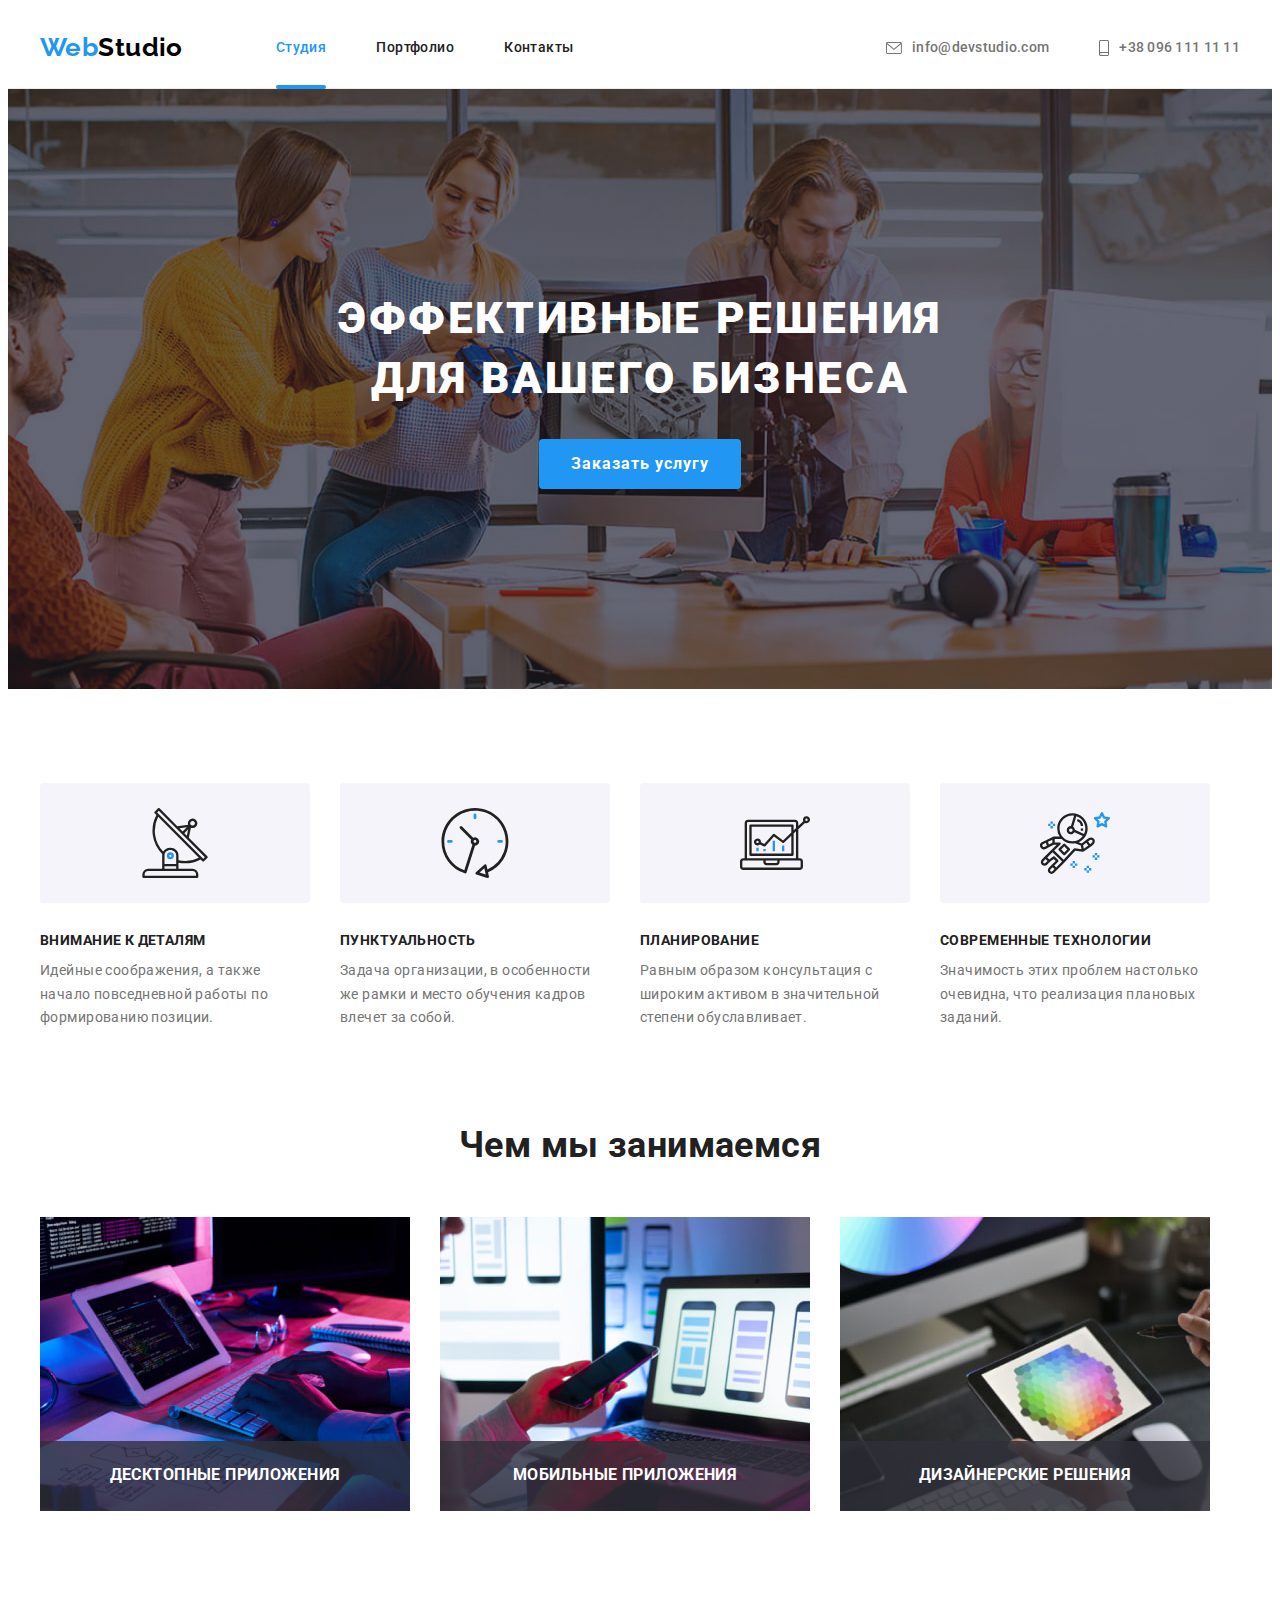
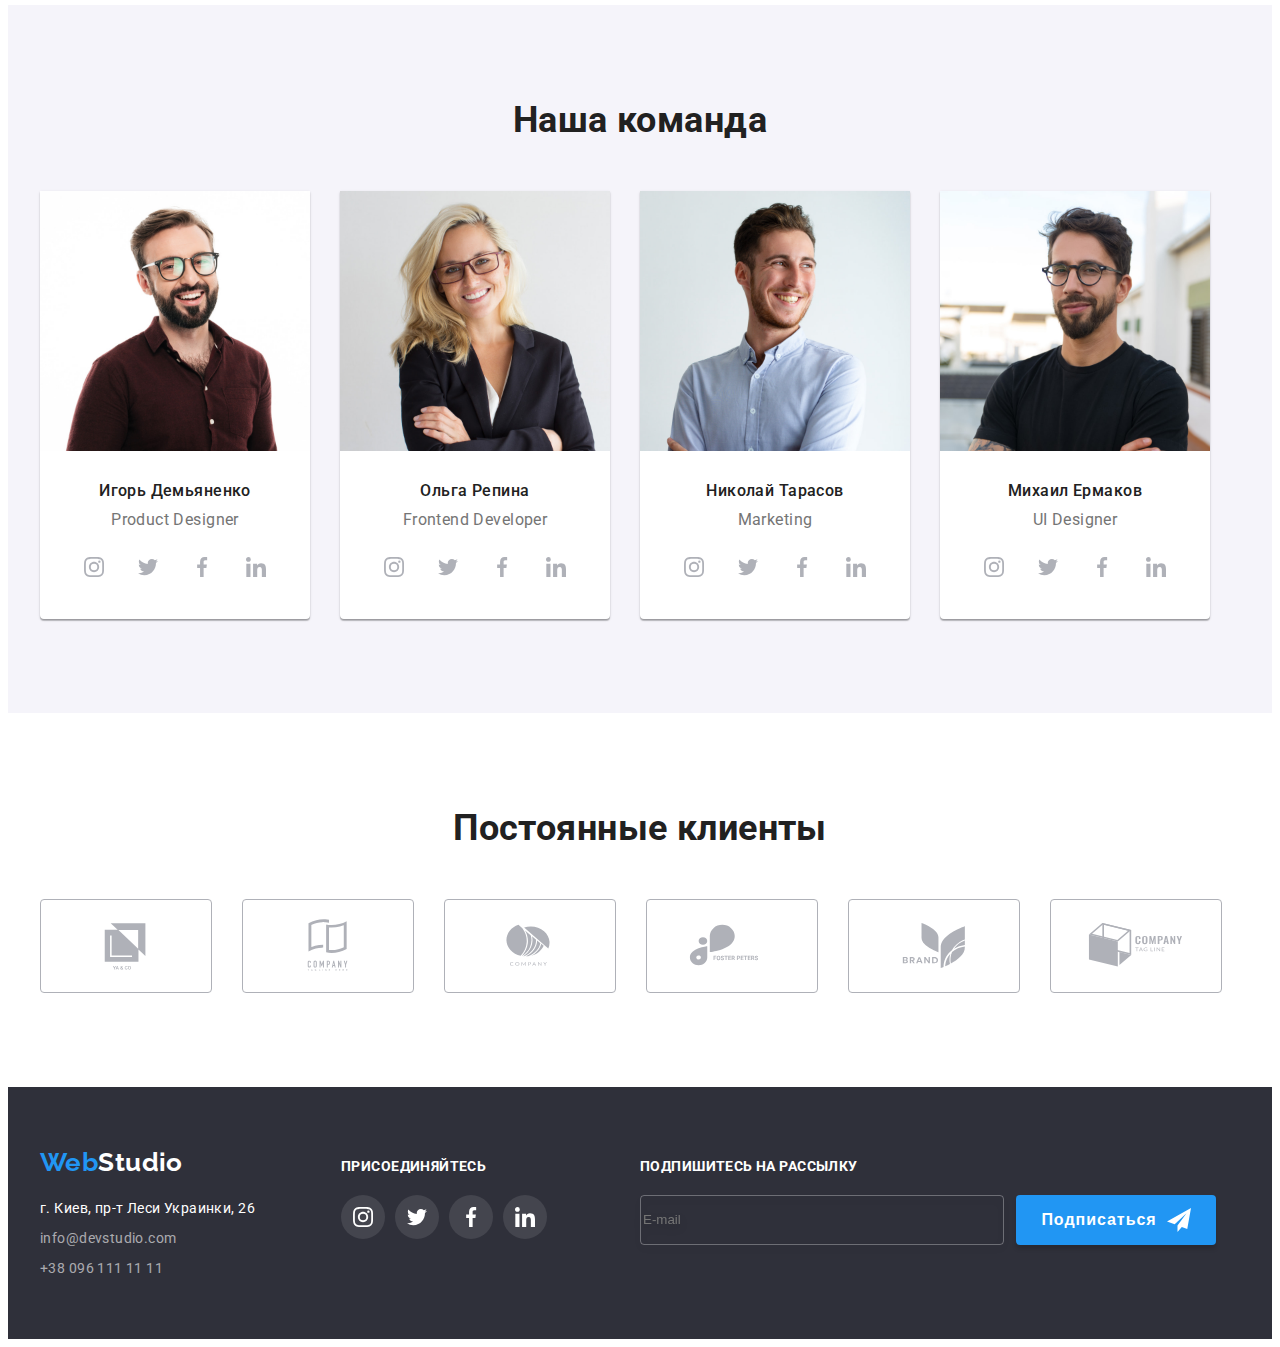
==== index.html @ 3e34898c "Скопіював дз 5" ====
<!DOCTYPE html>
<html lang="ru">
  <head>
    <meta charset="UTF-8" />
    <meta http-equiv="X-UA-Compatible" content="IE=edge" />
    <meta name="viewport" content="width=device-width, initial-scale=1.0" />
    <title>Document</title>
    <!-- Фал зовнішньої таблиці стилів -->
    <link rel="preconnect" href="https://fonts.googleapis.com" />
    <link rel="preconnect" href="https://fonts.gstatic.com" crossorigin />
    <link
      href="https://fonts.googleapis.com/css2?family=Raleway:wght@700&family=Roboto:wght@400;500;700;900&display=swap"
      rel="stylesheet"
    />
    <link
      rel="stylesheet"
      href="https://cdnjs.cloudflare.com/ajax/libs/modern-normalize/1.1.0/modern-normalize.min.css"
      integrity="sha512-wpPYUAdjBVSE4KJnH1VR1HeZfpl1ub8YT/NKx4PuQ5NmX2tKuGu6U/JRp5y+Y8XG2tV+wKQpNHVUX03MfMFn9Q=="
      crossorigin="anonymous"
      referrerpolicy="no-referrer"
    />
    <link rel="stylesheet" href="./css/styles.css" />
  </head>
  <body>
    <header class="header">
      <div class="container header-container">
        <nav class="site-nav">
          <a href="/" class="logo"><span class="text-logo">Web</span>Studio</a>
          <ul class="site-nav list">
            <li class="nav-item">
                <a href="./index.html" class="link current">Студия</a>
            </li>
            <li class="nav-item">
                <a href="./portfolio.html" class="link">Портфолио</a>
            </li>
            <li class="nav-item">
                <a href="" class="link">Контакты</a>
            </li>
          </ul>
        </nav>

        <ul class="contact">
          <li class="contact-item">
              <a href="mailto:info@devstudio.com" class="link">
                <svg class="header-icon" width="16" height="12">
                  <use href="./imeges/icon/sprite.svg#icon-envelope"></use>
                </svg>
                info@devstudio.com
              </a>
            </li>
          <li class="contact-item">
              <a href="tel:+380961111111" class="link">
                <svg class="header-icon" width="10" height="16">
                  <use href="./imeges/icon/sprite.svg#icon-smartphone"></use>
                </svg>
                +38 096 111 11 11
              </a>
            </li>
        </ul>
      </div>
    </header>
    <main>
      <!--Герой-->
      <section class="hero">
        <div class="container hero-container">
          <h1 class="hero-title">Эффективные решения <br />для вашего бизнеса</h1>
          <button type="button" class="btn-hero" data-modal-open>Заказать услугу</button>
          <div class="backdrop is-hidden" data-modal>
            <div class="modal-wrapper">
              <button class="modal-btn" data-modal-close>
                <svg width="18" height="18">
                  <use href="./imeges/icon/sprite.svg#icon-close"></use>
                </svg>
              </button>
              <form class="modal-form"></form>
            </div>
          </div>
        </div>
      </section>
      <!--Наши преимущества-->
      <section class="section">
        <div class="container">
          <h2 class="visually-hidden">Наши преимущества</h2>
          <ul class="section-list">
            <li class="benefits-item">
              <div class="benefits-box">
                <svg width="70" height="70">
                  <use href="./imeges/icon/sprite.svg#icon-antenna"></use>
                </svg>
              </div>
              <h3 class="title benefits">Внимание к деталям</h3>
              <p class="text-benefits">
                Идейные соображения, а также начало повседневной работы по формированию позиции.
              </p>
            </li>
            <li class="benefits-item">
              <div class="benefits-box">
                <svg width="70" height="70">
                  <use href="./imeges/icon/sprite.svg#icon-clock"></use>
                </svg>
              </div>
              <h3 class="title benefits">Пунктуальность</h3>
              <p class="text-benefits">
                Задача организации, в особенности же рамки и место обучения кадров влечет за собой.
              </p>
            </li>
            <li class="benefits-item">
              <div class="benefits-box">
                <svg width="70" height="70">
                  <use href="./imeges/icon/sprite.svg#icon-diagram"></use>
                </svg>
              </div>
              <h3 class="title benefits">Планирование</h3>
              <p class="text-benefits">
                Равным образом консультация с широким активом в значительной степени обуславливает.
              </p>
            </li>
            <li class="benefits-item">
              <div class="benefits-box">
                <svg width="70" height="70">
                  <use href="./imeges/icon/sprite.svg#icon-astronaut"></use>
                </svg>
              </div>
              <h3 class="title benefits">Современные технологии</h3>
              <p class="text-benefits">Значимость этих проблем настолько очевидна, что реализация плановых заданий.</p>
            </li>
          </ul>
        </div>
      </section>
      <!--Чем мы занимаемся-->
      <section class="section work">
        <div class="container work-container">
          <h2 class="section-title">Чем мы занимаемся</h2>
          <ul class="section-list">
            <li class="work-item">
              <img
                src="./imeges/чем-мы-занимаемся/box-1.jpg"
                alt="разработка сайтов"
                width="370"
                height="294"
              />
              <div class="work-title">
                <h3 class="work-text">Десктопные приложения</h3>
              </div>
            </li>
            <li class="work-item">
              <img
                src="./imeges/чем-мы-занимаемся/box-2.jpg"
                alt="разработка сайтов под телефон"
                width="370"
                height="294"
              />
              <div class="work-title">
                <h3 class="work-text">Мобильные приложения</h3>
              </div>
            </li>
            <li class="work-item">
              <img
                src="./imeges/чем-мы-занимаемся/box-3.jpg"
                alt="дизайн"
                width="370"
                height="294"
              />
              <div class="work-title">
                <h3 class="work-text">Дизайнерские решения</h3>
              </div>
            </li>
          </ul>
        </div>
      </section>
      <!--Наша команда-->
      <section class="section team">
        <div class="container">
          <h2 class="section-title">Наша команда</h2>
          <ul class="section-list">
            <li class="team-item">
              <img class="photo" src="./imeges/Наша-команда/ком1.jpg" alt="" width="270" height="260" />
              <div class="team-box">
                <h3 class="name">Игорь Демьяненко</h3>
                <p lang="en" class="position">Product Designer</p>
                <ul class="section-list social">
                  <li class="social-item">
                    <a class="social-link" href="" aria-label="иконка Instagram">
                      <svg class="social-icon" width="20" height="20">
                        <use href="./imeges/icon/sprite.svg#icon-instagram"></use>
                      </svg>
                    </a>
                  </li>
                  <li class="social-item">
                    <a class="social-link" href="" aria-label="иконка Twitter">
                      <svg class="social-icon" width="20" height="20">
                        <use href="./imeges/icon/sprite.svg#icon-twitter"></use>
                      </svg>
                    </a>
                  </li>
                  <li class="social-item">
                    <a class="social-link" href="" aria-label="иконка Facebook">
                      <svg class="social-icon" width="20" height="20">
                        <use href="./imeges/icon/sprite.svg#icon-facebook"></use>
                      </svg>
                    </a>
                  </li>
                  <li class="social-item">
                    <a class="social-link" href="" aria-label="иконка Linkedin">
                      <svg class="social-icon" class="social-icon" width="20" height="20">
                        <use href="./imeges/icon/sprite.svg#icon-linkedin"></use>
                      </svg>
                    </a>
                  </li>
                </ul>
              </div>
            </li>
            <li class="team-item">
              <img class="photo" src="./imeges/Наша-команда/ком2.jpg" alt="" width="270" height="260" />
              <div class="team-box">
                <h3 class="name">Ольга Репина</h3>
                <p lang="en" class="position">Frontend Developer</p>
                <ul class="section-list social">
                  <li class="social-item">
                    <a class="social-link" href="" aria-label="иконка Instagram">
                      <svg class="social-icon" width="20" height="20">
                        <use href="./imeges/icon/sprite.svg#icon-instagram"></use>
                      </svg>
                    </a>
                  </li>
                  <li class="social-item">
                    <a class="social-link" href="" aria-label="иконка Twitter">
                      <svg class="social-icon" width="20" height="20">
                        <use href="./imeges/icon/sprite.svg#icon-twitter"></use>
                      </svg>
                    </a>
                  </li>
                  <li class="social-item">
                    <a class="social-link" href="" aria-label="иконка Facebook">
                      <svg class="social-icon" width="20" height="20">
                        <use href="./imeges/icon/sprite.svg#icon-facebook"></use>
                      </svg>
                    </a>
                  </li>
                  <li class="social-item">
                    <a class="social-link" href="" aria-label="иконка Linkedin">
                      <svg class="social-icon" class="social-icon" width="20" height="20">
                        <use href="./imeges/icon/sprite.svg#icon-linkedin"></use>
                      </svg>
                    </a>
                  </li>
                </ul>
              </div>
            </li>
            <li class="team-item">
              <img class="photo" src="./imeges/Наша-команда/ком3.jpg" alt="" width="270" height="260" />
              <div class="team-box">
                <h3 class="name">Николай Тарасов</h3>
                <p lang="en" class="position">Marketing</p>
                <ul class="section-list social">
                  <li class="social-item">
                    <a class="social-link" href="" aria-label="иконка Instagram">
                      <svg class="social-icon" width="20" height="20">
                        <use href="./imeges/icon/sprite.svg#icon-instagram"></use>
                      </svg>
                    </a>
                  </li>
                  <li class="social-item">
                    <a class="social-link" href="" aria-label="иконка Twitter">
                      <svg class="social-icon" width="20" height="20">
                        <use href="./imeges/icon/sprite.svg#icon-twitter"></use>
                      </svg>
                    </a>
                  </li>
                  <li class="social-item">
                    <a class="social-link" href="" aria-label="иконка Facebook">
                      <svg class="social-icon" width="20" height="20">
                        <use href="./imeges/icon/sprite.svg#icon-facebook"></use>
                      </svg>
                    </a>
                  </li>
                  <li class="social-item">
                    <a class="social-link" href="" aria-label="иконка Linkedin">
                      <svg class="social-icon" class="social-icon" width="20" height="20">
                        <use href="./imeges/icon/sprite.svg#icon-linkedin"></use>
                      </svg>
                    </a>
                  </li>
                </ul>
              </div>
            </li>
            <li class="team-item">
              <img class="photo" src="./imeges/Наша-команда/ком4.jpg" alt="" width="270" height="260" />
              <div class="team-box">
                <h3 class="name">Михаил Ермаков</h3>
                <p lang="en" class="position">UI Designer</p>
                <ul class="section-list social">
                  <li class="social-item">
                    <a class="social-link" href="" aria-label="иконка Instagram">
                      <svg class="social-icon" width="20" height="20">
                        <use href="./imeges/icon/sprite.svg#icon-instagram"></use>
                      </svg>
                    </a>
                  </li>
                  <li class="social-item">
                    <a class="social-link" href="" aria-label="иконка Twitter">
                      <svg class="social-icon" width="20" height="20">
                        <use href="./imeges/icon/sprite.svg#icon-twitter"></use>
                      </svg>
                    </a>
                  </li>
                  <li class="social-item">
                    <a class="social-link" href="" aria-label="иконка Facebook">
                      <svg class="social-icon" width="20" height="20">
                        <use href="./imeges/icon/sprite.svg#icon-facebook"></use>
                      </svg>
                    </a>
                  </li>
                  <li class="social-item">
                    <a class="social-link" href="" aria-label="иконка Linkedin">
                      <svg class="social-icon" class="social-icon" width="20" height="20">
                        <use href="./imeges/icon/sprite.svg#icon-linkedin"></use>
                      </svg>
                    </a>
                  </li>
                </ul>
              </div>
            </li>
          </ul>
        </div>
      </section>
      <!-- Постоянные клиенты -->
      <section class="section">
        <div class="container">
          <h2 class="section-title">Постоянные клиенты</h2>
          <ul class="section-list">
            <li class="client-item">
              <a class="client-link" href="" aria-label="логотип клиента">
                <svg width="106" height="60">
                  <use href="./imeges/icon/sprite.svg#icon-Logo1"></use>
                </svg>
              </a>
            </li>
            <li class="client-item">
              <a class="client-link" href="" aria-label="логотип клиента">
                <svg width="106" height="60">
                  <use href="./imeges/icon/sprite.svg#icon-Logo2"></use>
                </svg>
              </a>
            </li>
            <li class="client-item">
              <a class="client-link" href="" aria-label="логотип клиента">
                <svg width="106" height="60">
                  <use href="./imeges/icon/sprite.svg#icon-Logo3"></use>
                </svg>
              </a>
            </li>
            <li class="client-item">
              <a class="client-link" href="" aria-label="логотип клиента">
                <svg width="106" height="60">
                  <use href="./imeges/icon/sprite.svg#icon-Logo4"></use>
                </svg>
              </a>
            </li>
            <li class="client-item">
              <a class="client-link" href="" aria-label="логотип клиента">
                <svg width="106" height="60">
                  <use href="./imeges/icon/sprite.svg#icon-Logo5"></use>
                </svg>
              </a>
            </li>
            <li class="client-item">
              <a class="client-link" href="" aria-label="логотип клиента">
                <svg width="106" height="60">
                  <use href="./imeges/icon/sprite.svg#icon-Logo6"></use>
                </svg>
              </a>
            </li>
          </ul>

        </div>
      </section>
    </main>

    <footer class="footer">
      <div class="container footer-box">
        <div class="footer-container">
          <a href="/" class="logo"><span class="text-logo">Web</span>Studio</a>
          <address class="footer-nav">
            <p class="footer-address">г. Киев, пр-т Леси Украинки, 26</p>
            <ul class="footer-list">
              <li class="footer-list-item"><a href="mailto:info@devstudio.com" class="footer-link">info@devstudio.com</a></li>
              <li class="footer-list-item"><a href="tel:+380961111111" class="footer-link">+38 096 111 11 11</a></li>
            </ul>
          </address>
        </div>
        <div class="follow">
          <h3 class="title title-follow">Присоединяйтесь</h3>
          <ul class="section-list">
            <li class="follow-item">
              <a class="follow-link" href="" aria-label="иконка Instagram">
                <svg class="social-icon" width="20" height="20">
                  <use href="./imeges/icon/sprite.svg#icon-instagram"></use>
                </svg>
              </a>
            </li>
            <li class="follow-item">
              <a class="follow-link" href="" aria-label="иконка Twitter">
                <svg class="social-icon" width="20" height="20">
                  <use href="./imeges/icon/sprite.svg#icon-twitter"></use>
                </svg>
              </a>
            </li>
            <li class="follow-item">
              <a class="follow-link" href="" aria-label="иконка Facebook">
                <svg class="social-icon" width="20" height="20">
                  <use href="./imeges/icon/sprite.svg#icon-facebook"></use>
                </svg>
              </a>
            </li>
            <li class="follow-item">
              <a class="follow-link" href="" aria-label="иконка Linkedin">
                <svg class="social-icon" class="social-icon" width="20" height="20">
                  <use href="./imeges/icon/sprite.svg#icon-linkedin"></use>
                </svg>
              </a>
            </li>
          </ul>
        
        </div>
        <div class="subscibe">
          <h3 class="title title-follow">Подпишитесь на рассылку</h3>
          <div class="subscribe-form">
            <input type="email" name="" placeholder="E-mail" class="form-place">
            <button type="submit" class="btn-subscribe">
              <p class="btn-subscribe-text">Подписаться</p>
              <!-- <svg class="subscribe-icon" width="24" height="24">
                <use href="./imeges/icon/sprite.svg#icon-send-footer"></use>
              </svg> -->
            </button>
          </div>
        </div>
      </div>
      
    </footer>

    <script src="./js/modal.js"></script>
  </body>
</html>
---- css/styles.css ----
/*
body {
    background-color: #fff;
    font-size: 14 px;
}
 

/* забираємо крапки зі списку */
/* 
ul {
    list-style: none;
}
*/

/* 
Основной текст страницы #757575
фоновый цвет #fff
цвет логотипа #000000
цвет акцента #2196F3
фон героя #E5E5E5
текст на темном фоне #FFFFFF
текст ссылок в футере rgba(255, 255, 255, 0.6)
*/

:root {
  --primary-text-color: #757575;
  --title-text-color: #212121;
  --accent-color: #2196f3;
  --white-text: #ffffff;
  --transition: 250ms cubic-bezier(0.4, 0, 0.2, 1);
}

body {
  color: var(--primary-text-color);
  background-color: #fff;
  font-family: Roboto, sans-serif;
  font-size: 14px;
  line-height: 1.14;
  letter-spacing: 0.03em;
}

h1,
h2,
h3,
h4,
h5,
h6,
p {
  margin: 0;
}
img {
  display: block;
}
.container {
  /* outline: 1px solid red; */

  width: 1200px;

  padding-left: 15px;
  padding-right: 15px;

  margin-right: auto;
  margin-left: auto;
}

.section {
  padding-top: 94px;
  padding-bottom: 94px;
}

/* heder */
.header {
  border-bottom: 1px solid #ececec;
}

.header-container {
  display: flex;
  align-items: center;
}

.logo {
  color: #000000;
  font-family: 'Raleway';
  font-weight: 700;
  font-size: 26px;
  line-height: 1.19;
  text-decoration: none;

  margin-right: 93px;
}
.text-logo {
  color: var(--accent-color);
}
.site-nav .logo {
  display: block;

  padding-top: 24px;
  padding-bottom: 25px;
}
.site-nav.list {
  list-style: none;

  padding: 0;
  margin: 0;
}

.site-nav .link:hover,
.site-nav .link:focus {
  color: var(--accent-color);


}
.site-nav .link {
  position: relative;
  display: block;
  color: var(--title-text-color);
  font-weight: 500;
  

  text-decoration: none;

  padding-top: 32px;
  padding-bottom: 32px;

  transition: color var(--transition);
}
.site-nav .nav-item {
  margin-right: 50px;
}
.site-nav .nav-item:last-child {
  margin-right: 0;
}
.site-nav .link.current {
  color: var(--accent-color);
}

.site-nav .link.current::after {
  position: absolute;
  bottom: -1px;
  left: 0;
  

  content: '';
  display: block;
  width: 100%;
  height: 4px;
  background-color: var(--accent-color);
  border-radius: 2px;
  
}

.site-nav {
  display: flex;
  align-items: center;
}
.contact {
  list-style: none;
  display: flex;

  padding: 0;
  margin: 0;
  margin-left: auto;
}
.contact .contact-item {
  margin-right: 50px;
}
.contact .contact-item:last-child {
  margin-right: 0;
}

.contact .link {
  display: flex;
  color: var(--primary-text-color);
  font-style: normal;
  font-weight: 500;
  line-height: 1.14;
  letter-spacing: 0.02em;

  text-decoration: none;

  padding-top: 32px;
  padding-bottom: 32px;

  align-items: center;
  justify-content: center;

  transition: color var(--transition),
  fill var(--transition);
}
.link .header-icon {
  fill: currentColor;

  margin-right: 10px;
}
.contact .link:hover,
.contact .link:focus {
  color: var(--accent-color);
  fill: var(--accent-color);

  
}



/* hero */

.hero {
  max-width: 1600px;
  margin-right: auto;
  margin-left: auto;

  background-color: #c4c4c4;

  padding-top: 200px;
  padding-bottom: 200px;

  align-items: center;

  background-image: linear-gradient(rgba(47, 48, 58, 0.4), rgba(47, 48, 58, 0.4)),
    url('../imeges/hero/background.jpg');
  background-repeat: no-repeat;
  background-position: center;
}

.hero-title {
  color: var(--white-text);
  font-family: 'Roboto';
  font-style: normal;
  font-weight: 900;
  font-size: 44px;
  line-height: 1.36;
  text-align: center;
  letter-spacing: 0.06em;
  text-transform: uppercase;

  margin-bottom: 30px;
}
.btn-hero {
  background-color: var(--accent-color);
  color: var(--white-text);
  cursor: pointer;
  font-family: 'Roboto';
  font-style: normal;
  font-weight: 700;
  font-size: 16px;
  line-height: 1.87;
  letter-spacing: 0.06em;

  min-width: 200px;
  min-height: 50px;
  border: none;
  border-radius: 4px;

  padding: 10px 32px;

  display: block;
  margin-left: auto;
  margin-right: auto;

  transition: color var(--transition),
  background-color var(--transition);
}
.btn-hero:hover,
.btn-hero:focus {
  background-color: #188ce8;
  color: var(--white-text);

}

.backdrop {
  position: fixed;
  top: 0;
  left: 0;
  width: 100%;
  height: 100%;
  background-color: rgba(0, 0, 0, 0.1);
  z-index: 100;

  opacity: 1;
  transition: opacity var(--transition), 
  visibility var(--transition);
 
}

.backdrop.is-hidden {
  opacity: 0;
  pointer-events: none;
  visibility: hidden;
  
}

.backdrop.is-hidden .modal-wrapper {
  transform: translate(-50%, -50%) scale(0.3);
  opacity: 0;
}

.modal-wrapper {
  position: absolute;
  top: 50%;
  left: 50%;

  opacity: 1;
  
  width: 528px;
  height: 581px;
  background-color: #fff;

  transform: translate(-50%, -50%) scale(1);
  transition: transform var(--transition) 200ms, 
  opacity var(--transition) 200ms;
}

.modal-btn {
  position: absolute;
  top: 8px;
  right: 8px;

  display: flex;
  align-items: center;
  justify-content: center;
  
  width: 30px;
  height: 30px;
  padding: 0;
  cursor: pointer;
  background: #FFFFFF;
  border: 1px solid rgba(0, 0, 0, 0.1);
  border-radius: 50%;
  
}

/* section */
.title {
  color: var(--title-text-color);

  font-weight: 700;
  font-size: 14px;
  line-height: 1.14;
}
.title.benefits {
  text-transform: uppercase;

  margin-bottom: 10px;
}
.section-title {
  color: var(--title-text-color);

  font-weight: 700;
  font-size: 36px;
  line-height: 1.17;
  text-align: center;

  margin-bottom: 50px;
}
.section-list {
  list-style: none;
  display: flex;

  padding: 0;
  margin: 0;
}

/* section benefits */

.visually-hidden {
  position: absolute;
  width: 1px;
  height: 1px;
  margin: -1px;
  border: 0;
  padding: 0;
  white-space: nowrap;
  clip-path: inset(100%);
  clip: rect(0 0 0 0);
  overflow: hidden;
}

.benefits-item {
  width: 270px;

  margin-right: 30px;

}

.benefits-item:last-child {
  margin-right: 0;
}

.benefits-box {
  display: flex;
  width: 270px;
  height: 120px;

  background-color: #F5F4FA;
  border-radius: 4px;

  align-items: center;
  justify-content: center;

  margin-bottom: 30px;
}

.text-benefits {
  line-height: 1.71;
  letter-spacing: 0.03em;
}

/* Work section */
.section.work {
  padding-top: 0;
}
.work-item {
  position: relative;
  margin-right: 30px;
  display: flex;

}
.work-item:last-child {
  margin-right: 0;
}
.work-text {
  color: var(--white-text);
  text-transform: uppercase;
}
.work-title {
  display: flex;
  align-items: center;
  justify-content: center;

  width: 100%;
  height: 70px;

  position: absolute;
  bottom: 0;
  z-index: 10;
  
}

.work-item::after {
  position: absolute;
  bottom: 0;
  left: 0;

  content: '';
  display: block;
  width: 100%;
  height: 70px;

  background-color: rgba(47, 48, 58, 0.8);
}

/* Team section */

.name {
  color: var(--title-text-color);

  font-weight: 500;
  font-size: 16px;
  line-height: 1.19;

  margin-bottom: 10px;
}

.team-box {
  padding-top: 30px;
  padding-bottom: 30px;
}

.position {
  font-size: 16px;
  line-height: 1.19;

  margin-bottom: 16px;
}

.section.team {
  background-color: #f5f4fa;
}
.team-item {
  background: #ffffff;
  /* material shadow v1 */

  box-shadow: 0px 1px 3px rgba(0, 0, 0, 0.12), 0px 1px 1px rgba(0, 0, 0, 0.14),
    0px 2px 1px rgba(0, 0, 0, 0.2);
  border-radius: 0px 0px 4px 4px;

  text-align: center;

  margin-right: 30px;
}
.team-item:last-child {
  margin-right: 0;
}

.social {
  justify-content: center;
}
.social-link {
  display: flex;
  width: 44px;
  height: 44px;

  border-radius: 50%;
  

  align-items: center;
  justify-content: center;

  fill: #AFB1B8;

  transition: background-color var(--transition),
  fill var(--transition);
}
.social-link:hover,
.social-link:focus {
  background-color: var(--accent-color);
  fill: #fff;

}

.social-item:not(:last-child) {
  margin-right: 10px;
}

/* client section */
.client-item:not(:last-child) {
  margin-right: 30px;
}

.client-link {
  display: flex;
  align-items: center;
  justify-content: center;

  width: 170px;
  height: 92px;

  border: 1px solid #AFB1B8;
  border-radius: 4px;

  fill: #AFB1B8;

  transition: border-color var(--transition),
  fill var(--transition);
}

.client-link:hover,
.client-link:focus {
  border-color: var(--accent-color);
  fill: var(--accent-color);

}


/* footer */
.footer {
  display: flex;
  
  background-color: #2f303a;

  padding-top: 60px;
  padding-bottom: 60px;
}

.footer-box {
  display: flex;

  align-items: baseline;
}

.footer-container {
  width: 231px;
  margin-right: 70px;
}

.footer-container .logo {
  display: block;
  color: var(--white-text);

  margin-bottom: 20px;
}
.footer-nav {
  color: var(--white-text);
  font-style: normal;
  /* костиль розібратися */
  line-height: 21px;
}

.footer-address {
  margin-bottom: 9px;
}

.footer-list {
  list-style: none;
  font-style: normal;

  padding: 0;
  margin: 0;
}

.footer-list .footer-link {
  color: rgba(255, 255, 255, 0.6);

  text-decoration: none;

  transition: color var(--transition);
}

.footer-list-item {
  margin-bottom: 9px;
}
.footer-list-item:last-child {
  margin-bottom: 0;
}


.footer-link:hover,
.footer-link:focus {
  color: var(--accent-color);

}

.follow {
  margin-right: 93px;
}

.title-follow {
 color: var(--white-text);
 text-transform: uppercase;

 margin-bottom: 20px;
}

.follow-link {
  display: flex;

  align-items: center;
  justify-content: center;

  width: 44px;
  height: 44px;

  background-color: rgba(255, 255, 255, 0.1);
  border-radius: 50%;

  fill: var(--white-text);

  transition: background-color var(--transition);
}
.follow-link:hover,
.follow-link:focus {
  background-color: var(--accent-color);

}

.follow-item:not(:last-child) {
  margin-right: 10px;
}

.btn-subscribe-text {
  font-weight: 700;
  font-style: normal;
  font-size: 16px;
  line-height: 1.88;
  letter-spacing: 0.06em;

  color: var(--white-text);
}

.subscribe-form {
  display: flex;
}

.form-place {
  width: 358px;
  
  background-color: transparent;

  border: 1px solid rgba(255, 255, 255, 0.3);
  filter: drop-shadow(0px 4px 4px rgba(0, 0, 0, 0.15));
  border-radius: 4px;
}

.btn-subscribe {
  width: 200px;
  height: 50px;

  margin-left: 12px;
  
  cursor: pointer;

  background-color: var(--accent-color);

  display: flex;
  align-items: center;
  /* text-align: center; */
  justify-content: center;

  border: none;
  border-radius: 4px;
  box-shadow: 0px 4px 4px rgba(0, 0, 0, 0.15);
  
}

.btn-subscribe::after {
  /* display: inline-block; */
  content: '';
  width: 24px;
  height: 24px;
  margin-left: 10px;
  background-size: contain;
  background-image: url('../imeges/icon/svg/send-footer.svg');
}


/* portfolio */

.button-filter {
  justify-content: center;
  margin-bottom: 50px;
  /* margin-right: auto;
  margin-left: auto; */
}

.portfolio-link {
  text-decoration: none;
  color: var(--primary-text-color);
}

/* button portfolio */
.filter-item {
  margin-right: 8px;
}
.filter-item:last-child {
  margin-right: 0;
}

.btn-portfolio {
  color: var(--title-text-color);
  background-color: #f5f4fa;
  font-family: 'Roboto';
  font-style: normal;
  font-weight: 500;
  font-size: 16px;
  line-height: 1.62;

  cursor: pointer;

  border: none;
  border-radius: 4px;

  padding: 6px 22px;

  transition: background-color var(--transition),
  color var(--transition),
  box-shadow var(--transition);
}

.btn-portfolio:hover,
.btn-portfolio:focus {
  color: var(--white-text);
  background-color: var(--accent-color);

  box-shadow: 0px 3px 1px rgba(0, 0, 0, 0.1),
   0px 1px 2px rgba(0, 0, 0, 0.08),
    0px 2px 2px rgba(0, 0, 0, 0.12);

  
}
.title.project-name {
  font-size: 18px;
  line-height: 2;

  margin-bottom: 4px;
}
.name-item {
  font-size: 16px;
  line-height: 1.87;
}
.flex-container {
  display: flex;
  flex-wrap: wrap;
}

.flex-item {
  
  width: 370px;

  margin-right: 30px;
  margin-bottom: 30px;
}

.portfolio-link {
  display: block;
  
  transition: box-shadow var(--transition);
}

.portfolio-link:hover,
.portfolio-link:focus {
  box-shadow: 0px 1px 1px rgba(0, 0, 0, 0.12),
   0px 4px 4px rgba(0, 0, 0, 0.06),
    1px 4px 6px rgba(0, 0, 0, 0.16);
    
}

.text-box {
  border-right: 1px solid #eeeeee;
  border-bottom: 1px solid #eeeeee;
  border-left: 1px solid #eeeeee;

  padding: 20px 24px;
  
}
.flex-item:nth-child(3n) {
  margin-right: 0;
}
.flex-item:nth-last-child(-n + 3) {
  margin-bottom: 0;
}

.overlay {
  position: absolute;
  top: 0;
  opacity: 1;

  display: flex;
  align-items: center;
  justify-content: center;

  width: 370px;
  height: 294px;
  
  padding-top: 63px;
  padding-left: 24px;
  padding-bottom: 63px;
  padding-right: 24px;

  background-color: rgba(33, 150, 243, 0.9);
  transform: translateY(100%);
  transition: transform var(--transition);
}

.overlay-text {
  font-family: 'Roboto';
  font-style: normal;
  font-weight: 400;
  font-size: 18px;
  line-height: 1.56;
  letter-spacing: 0.03em;

  color: var(--white-text);

}
.portfolio-link:hover .overlay,
.portfolio-link:focus .overlay {
  
  transform: translateY(0);
}

.product {
  position: relative;
  
  overflow: hidden;
}
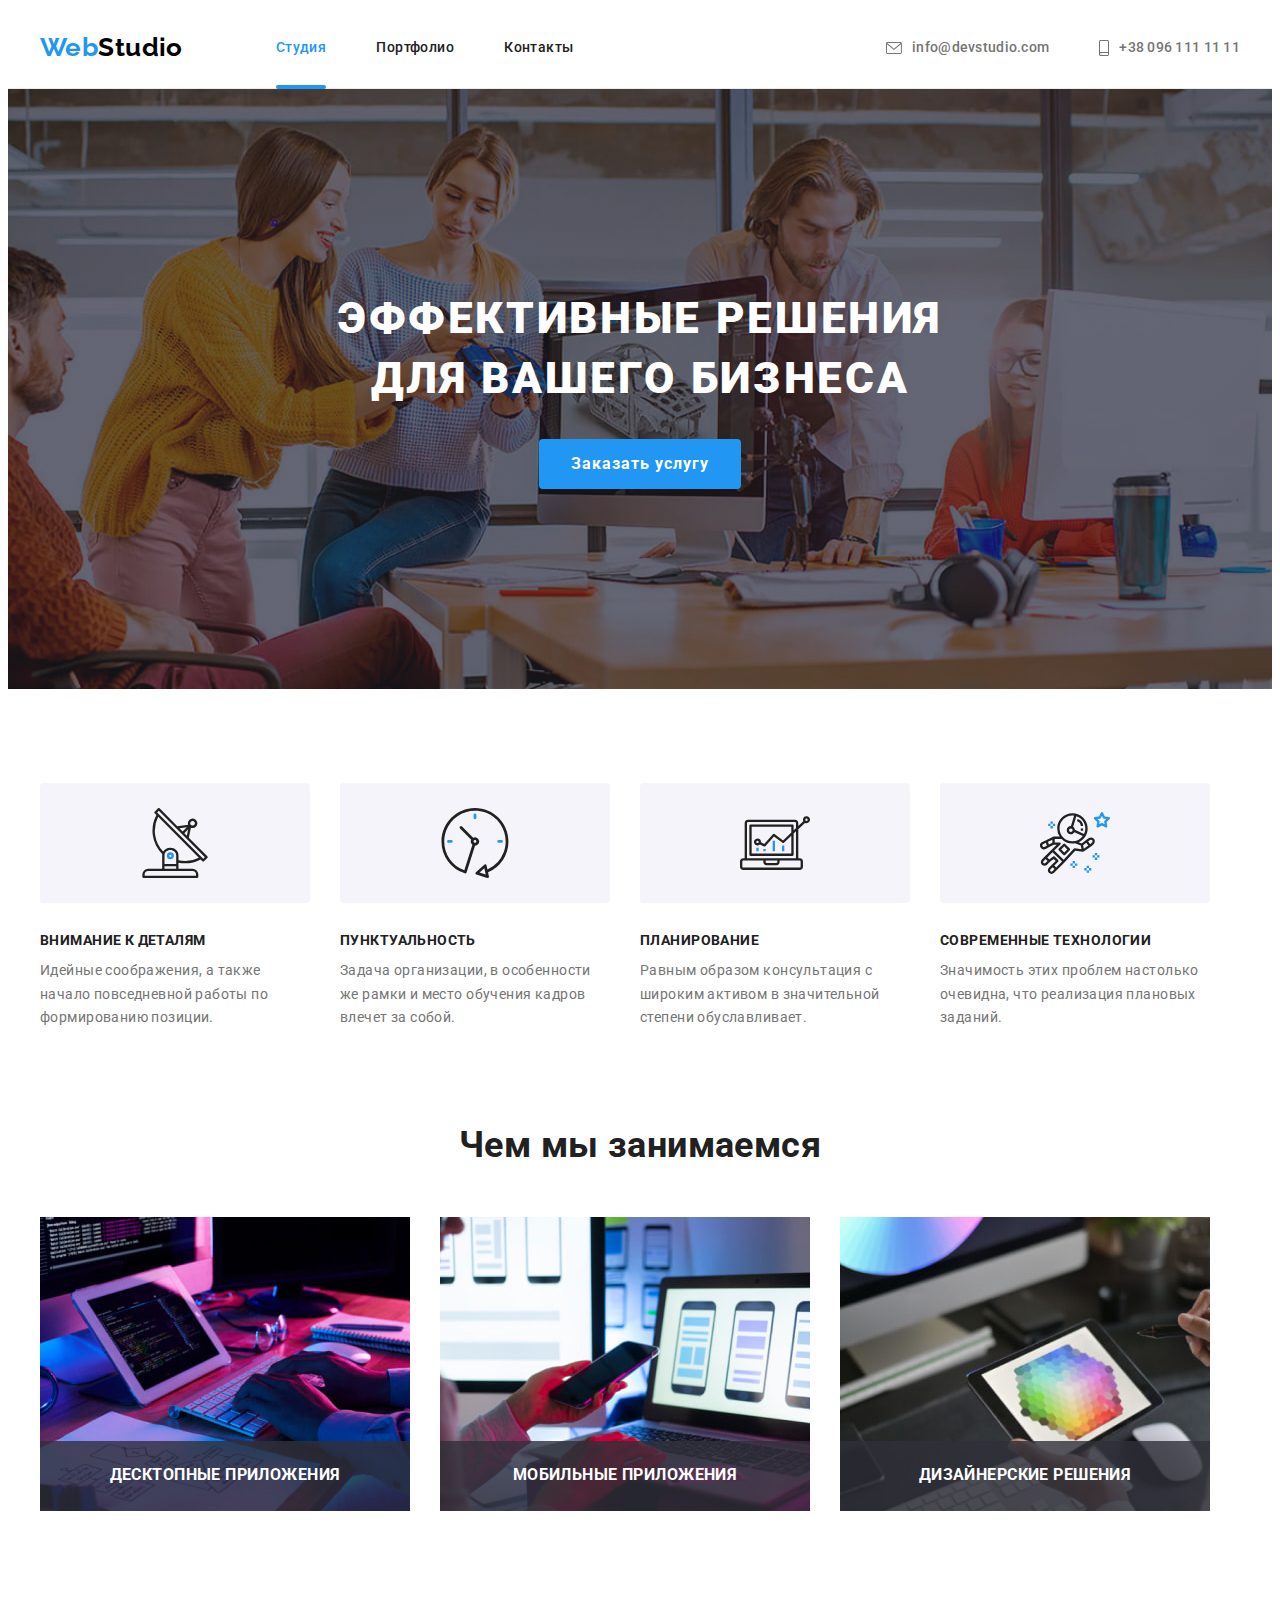
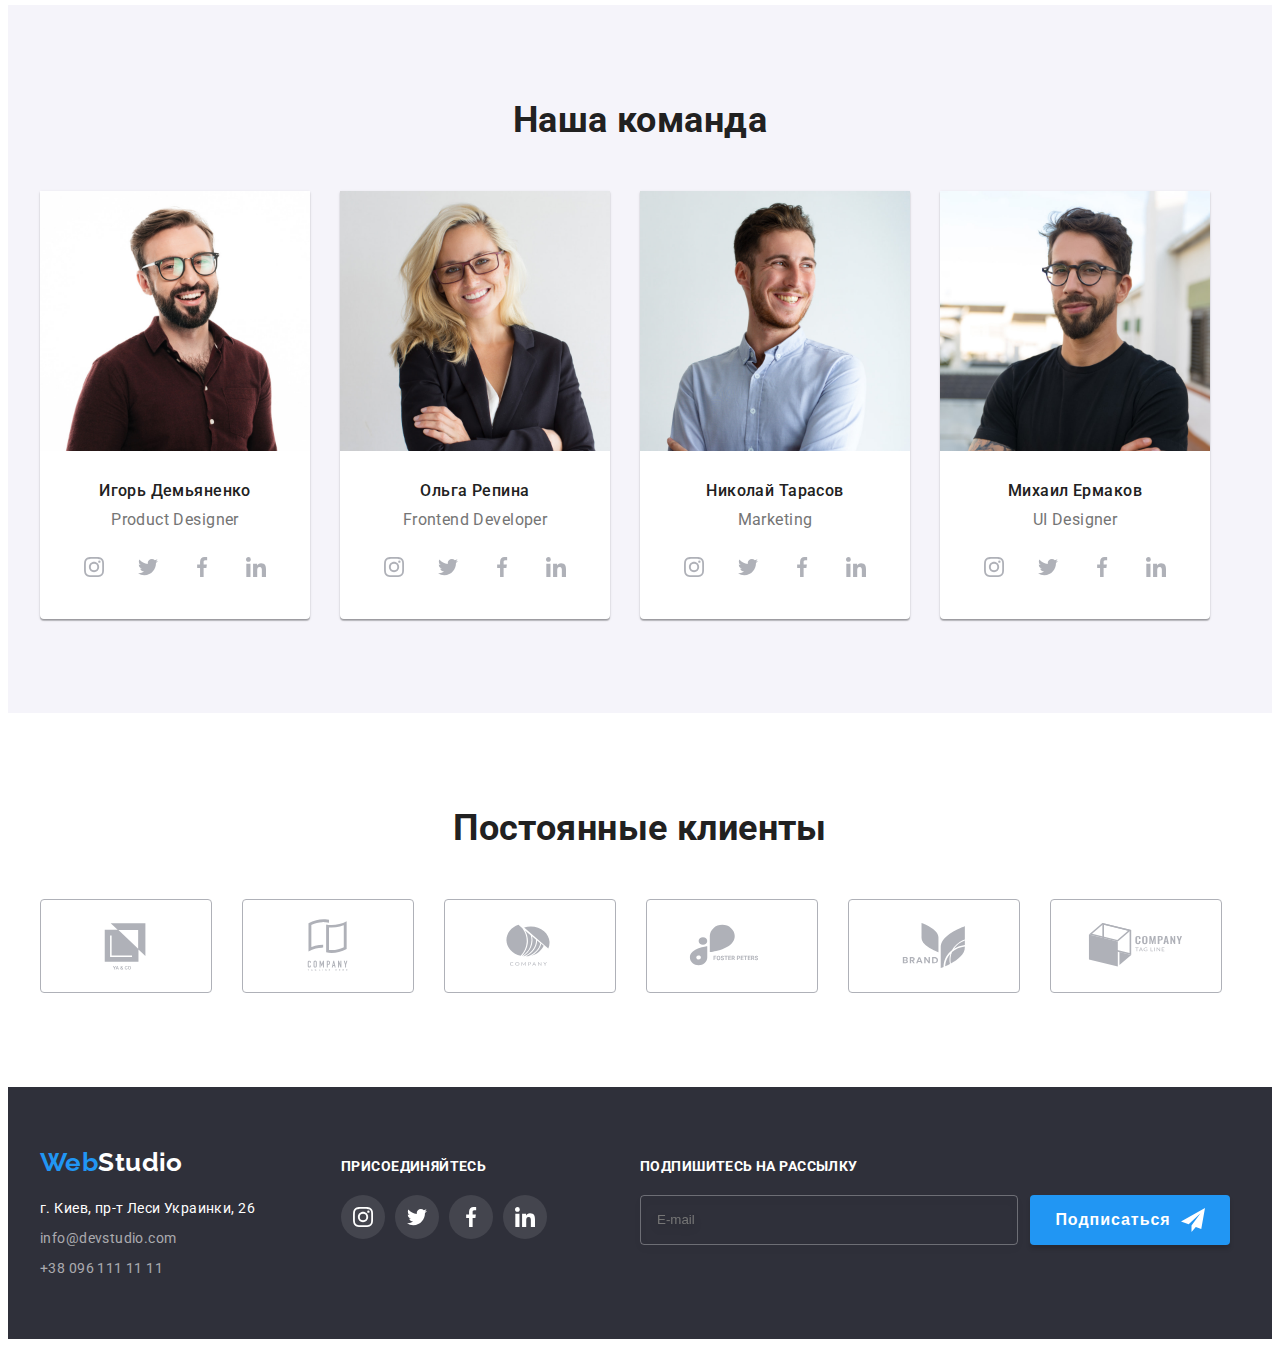
==== commit e68f7833: "розмітка модальної форми" ====
--- a/index.html
+++ b/index.html
@@ -72,7 +72,42 @@
                   <use href="./imeges/icon/sprite.svg#icon-close"></use>
                 </svg>
               </button>
-              <form class="modal-form"></form>
+              <form class="modal-form">
+                <b class="form-title">Оставте свои данные, мы вам перезвоним</b>
+                <label class="form-item">
+                  <span class="label-name">Имя</span> 
+                  <input type="text" name="name" id="" class="input">
+                  <svg class="form-icon" width="18" height="18">
+                    <use href="./imeges/icon/sprite.svg#icon-person-form"></use>
+                  </svg>
+                </label>
+                <label class="form-item">
+                  <span class="label-name">Телефон</span>
+                  <input type="tel" name="telephone" id="" class="input">
+                  <svg class="form-icon" width="18" height="18">
+                    <use href="./imeges/icon/sprite.svg#icon-phone-form"></use>
+                  </svg>
+                </label>
+                <label class="form-item">
+                  <span class="label-name">Почта</span>
+                  <input type="email" name="mail" id="" class="input">
+                  <svg class="form-icon" width="18" height="18">
+                    <use href="./imeges/icon/sprite.svg#icon-email-form"></use>
+                  </svg>
+                </label>
+                <label class="form-item coment">
+                  <span class="label-name">Комментарий</span>
+                  <textarea name="coments" placeholder="Введите текст" cols="10" rows="10" class="text-area"></textarea>
+                </label>
+                <div class="mailing-list">
+                  <label class="form-item">
+                    <input type="checkbox" name="mailing" id="">
+                    Соглашаюсь с рассылкой и принимаю
+                    <a href="">Условия договора</a>
+                  </label>
+                </div>
+                <button type="submit" class="btn-hero">Отправить</button>
+              </form>
             </div>
           </div>
         </div>
@@ -423,8 +458,8 @@
           </ul>
         
         </div>
-        <div class="subscibe">
-          <h3 class="title title-follow">Подпишитесь на рассылку</h3>
+        <div class="subscribe">
+          <b class="title title-subscribe">Подпишитесь на рассылку</b>
           <div class="subscribe-form">
             <input type="email" name="" placeholder="E-mail" class="form-place">
             <button type="submit" class="btn-subscribe">
--- a/css/styles.css
+++ b/css/styles.css
@@ -304,7 +304,11 @@
   width: 528px;
   height: 581px;
   background-color: #fff;
-
+  box-shadow: 0px 1px 3px rgba(0, 0, 0, 0.12), 0px 1px 1px rgba(0, 0, 0, 0.14), 0px 2px 1px rgba(0, 0, 0, 0.2);
+  border-radius: 4px;
+
+  padding: 40px;
+  
   transform: translate(-50%, -50%) scale(1);
   transition: transform var(--transition) 200ms, 
   opacity var(--transition) 200ms;
@@ -329,6 +333,72 @@
   
 }
 
+
+
+.form-title {
+  display: block;
+  text-align: center;
+
+  font-size: 20px;
+  font-style: normal;
+  line-height: 1.1;
+  color: var(--title-text-color);
+
+  margin-bottom: 12px;
+
+}
+
+.form-item {
+  position: relative;
+
+  display: flex;
+  flex-direction: column;
+
+  margin-bottom: 10px;
+}
+
+.form-item .input {
+  
+  height: 40px;
+  border: 1px solid rgba(33, 33, 33, 0.2);
+  border-radius: 4px;
+
+  padding-left: 42px;
+}
+
+.label-name {
+  font-size: 12px;
+  font-style: normal;
+  font-weight: 400;
+  line-height: 1.17;
+  letter-spacing: 0.01em;
+
+  margin-bottom: 4px;
+}
+
+.form-icon {
+  position: absolute;
+
+  bottom: 11px;
+  left: 12px;
+}
+
+.text-area {
+  resize: none;
+  width: 448px;
+  height: 120px;
+  border: 1px solid rgba(33, 33, 33, 0.2);
+  border-radius: 4px;
+
+  padding: 12px 16px;
+}
+.form-item.coment {
+  margin-bottom: 20px;
+}
+
+.mailing-list {
+  margin-bottom: 30px;
+}
 /* section */
 .title {
   color: var(--title-text-color);
@@ -657,6 +727,14 @@
   margin-right: 10px;
 }
 
+.title-subscribe {
+  display: block;
+  color: var(--white-text);
+  text-transform: uppercase;
+
+  margin-bottom: 20px;
+}
+
 .btn-subscribe-text {
   font-weight: 700;
   font-style: normal;
@@ -673,6 +751,8 @@
 
 .form-place {
   width: 358px;
+
+  padding-left: 16px;
   
   background-color: transparent;
 
